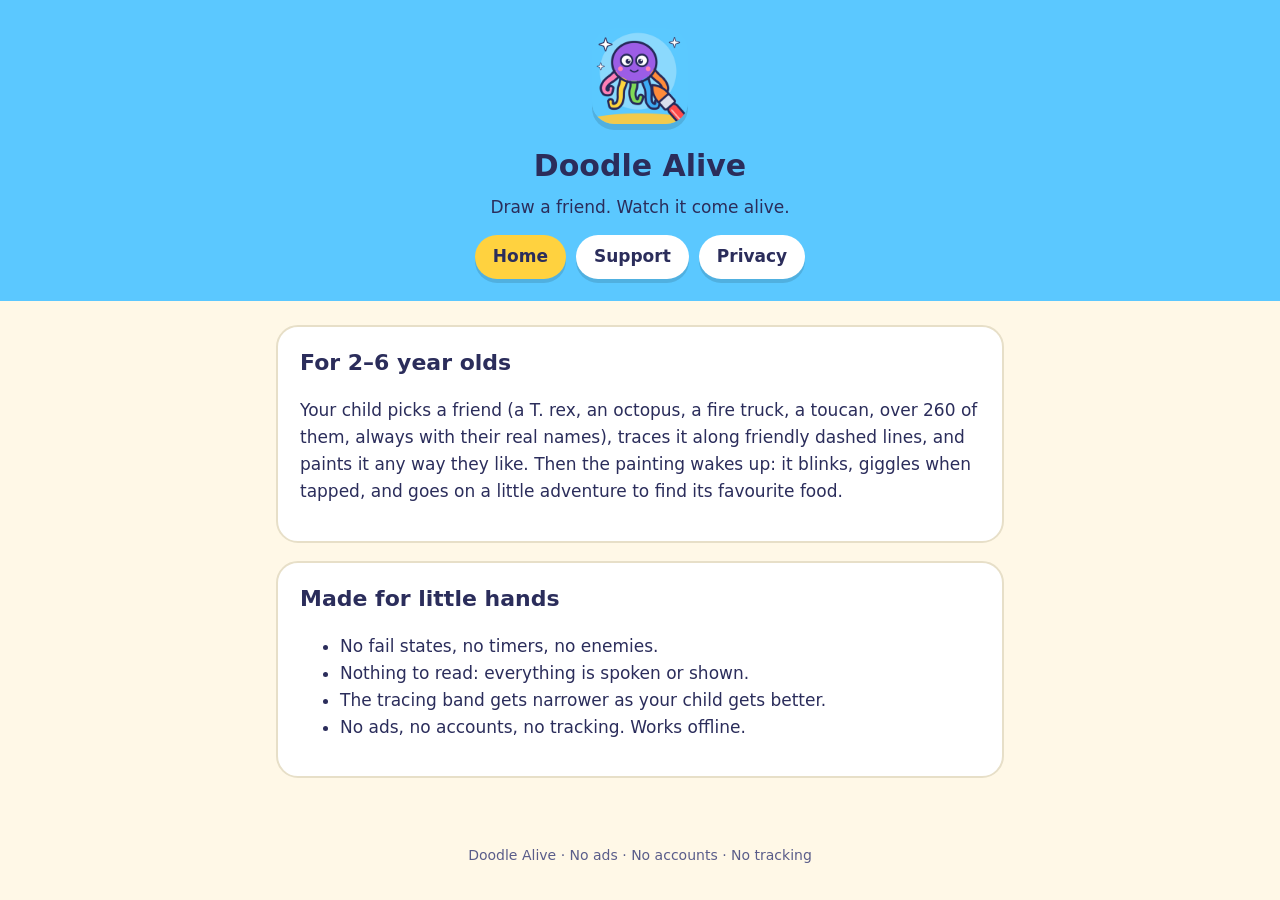
==== index.html @ 4f808632 "Doodle Alive: home, support and privacy pages Co-Authored-By: Claude Opus 5.5 <noreply@anthropic.com" ====
<!doctype html>
<html lang="en">
<head>
<meta charset="utf-8">
<meta name="viewport" content="width=device-width, initial-scale=1">
<title>Doodle Alive</title>
<meta name="description" content="A drawing game for 2–6 year olds: trace a real animal, dinosaur or vehicle, paint it, and watch it come alive.">
<link rel="icon" href="icon.png">
<link rel="stylesheet" href="style.css">
</head>
<body>
<header>
  <img src="icon.png" alt="Doodle Alive app icon">
  <h1>Doodle Alive</h1>
  <p>Draw a friend. Watch it come alive.</p>
  <nav>
    <a href="./" aria-current="page">Home</a>
    <a href="support.html">Support</a>
    <a href="privacy.html">Privacy</a>
  </nav>
</header>
<main>
  <section>
    <h2>For 2–6 year olds</h2>
    <p>Your child picks a friend (a T. rex, an octopus, a fire truck, a toucan, over 260 of
    them, always with their real names), traces it along friendly dashed lines, and paints it
    any way they like. Then the painting wakes up: it blinks, giggles when tapped, and goes
    on a little adventure to find its favourite food.</p>
  </section>
  <section>
    <h2>Made for little hands</h2>
    <ul>
      <li>No fail states, no timers, no enemies.</li>
      <li>Nothing to read: everything is spoken or shown.</li>
      <li>The tracing band gets narrower as your child gets better.</li>
      <li>No ads, no accounts, no tracking. Works offline.</li>
    </ul>
  </section>
</main>
<footer>Doodle Alive · No ads · No accounts · No tracking</footer>
</body>
</html>
---- style.css ----
:root {
  --ink: #2b2d5b;
  --ink-soft: #5a5d8a;
  --cream: #fff8e7;
  --sky: #5bc8ff;
  --sun: #ffd23f;
  --go: #7ed957;
  --card: #ffffff;
  --line: #e7dfc8;
}
@media (prefers-color-scheme: dark) {
  :root {
    --ink: #f2f0ff;
    --ink-soft: #b8bcd9;
    --cream: #1e2044;
    --card: #2b2d5b;
    --line: #3d3f72;
  }
}
* { box-sizing: border-box; }
body {
  margin: 0;
  background: var(--cream);
  color: var(--ink);
  font: 17px/1.6 "Fredoka", system-ui, -apple-system, "Segoe UI", sans-serif;
}
header {
  background: var(--sky);
  color: #2b2d5b;
  padding: 28px 16px 22px;
  text-align: center;
}
header img { width: 96px; height: 96px; border-radius: 22px; box-shadow: 0 6px 0 rgba(0,0,0,.12); }
header h1 { margin: 10px 0 0; font-size: 30px; }
header p { margin: 4px 0 0; }
nav { display: flex; gap: 10px; justify-content: center; flex-wrap: wrap; margin-top: 14px; }
nav a {
  background: #fff; color: #2b2d5b; text-decoration: none; font-weight: 600;
  padding: 8px 18px; border-radius: 999px; box-shadow: 0 4px 0 rgba(0,0,0,.12);
}
nav a[aria-current="page"] { background: var(--sun); }
main { max-width: 760px; margin: 0 auto; padding: 24px 16px 48px; }
section {
  background: var(--card); border: 2px solid var(--line); border-radius: 22px;
  padding: 18px 22px; margin: 0 0 18px;
}
h2 { margin: 0 0 6px; font-size: 22px; }
h3 { margin: 14px 0 4px; font-size: 18px; }
p, li { color: var(--ink); }
.muted { color: var(--ink-soft); font-size: 15px; }
a { color: inherit; }
table { width: 100%; border-collapse: collapse; }
td, th { text-align: left; padding: 6px 4px; border-bottom: 1px solid var(--line); }
footer { text-align: center; color: var(--ink-soft); font-size: 14px; padding: 0 16px 32px; }
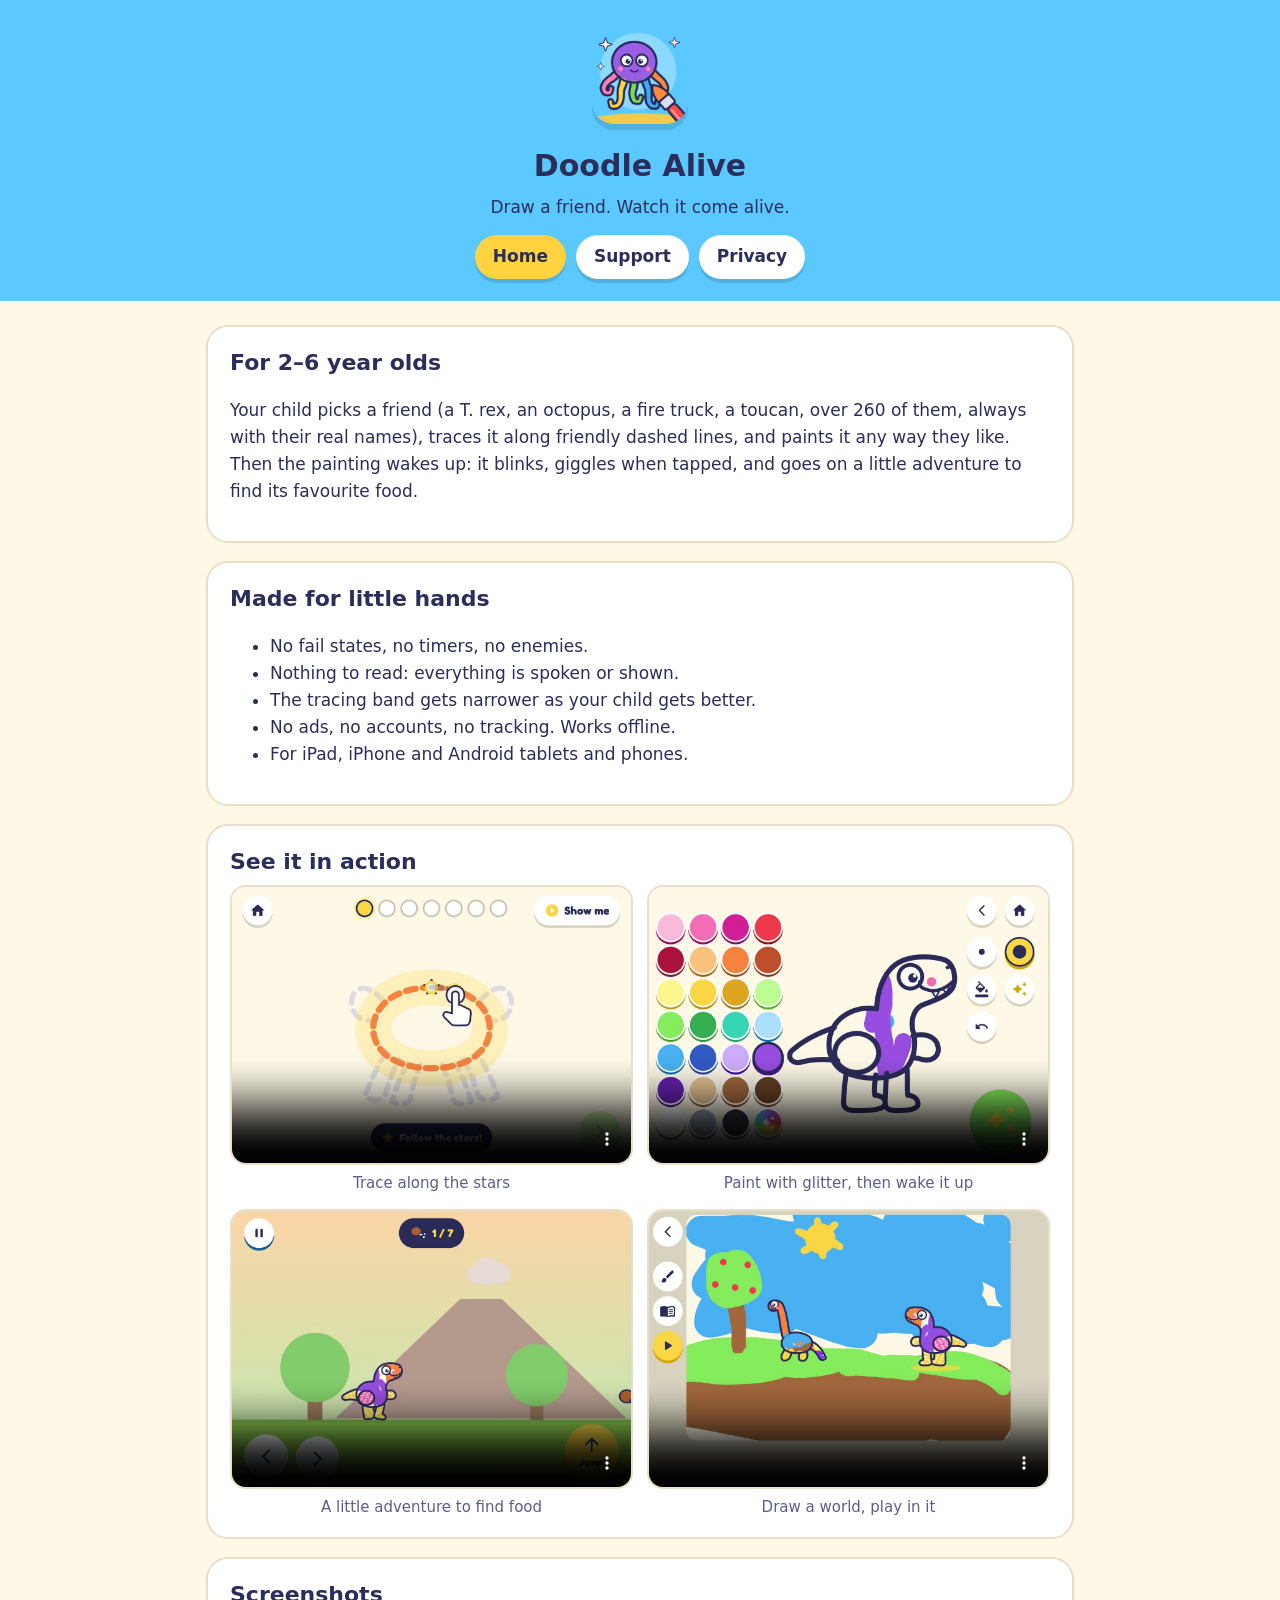
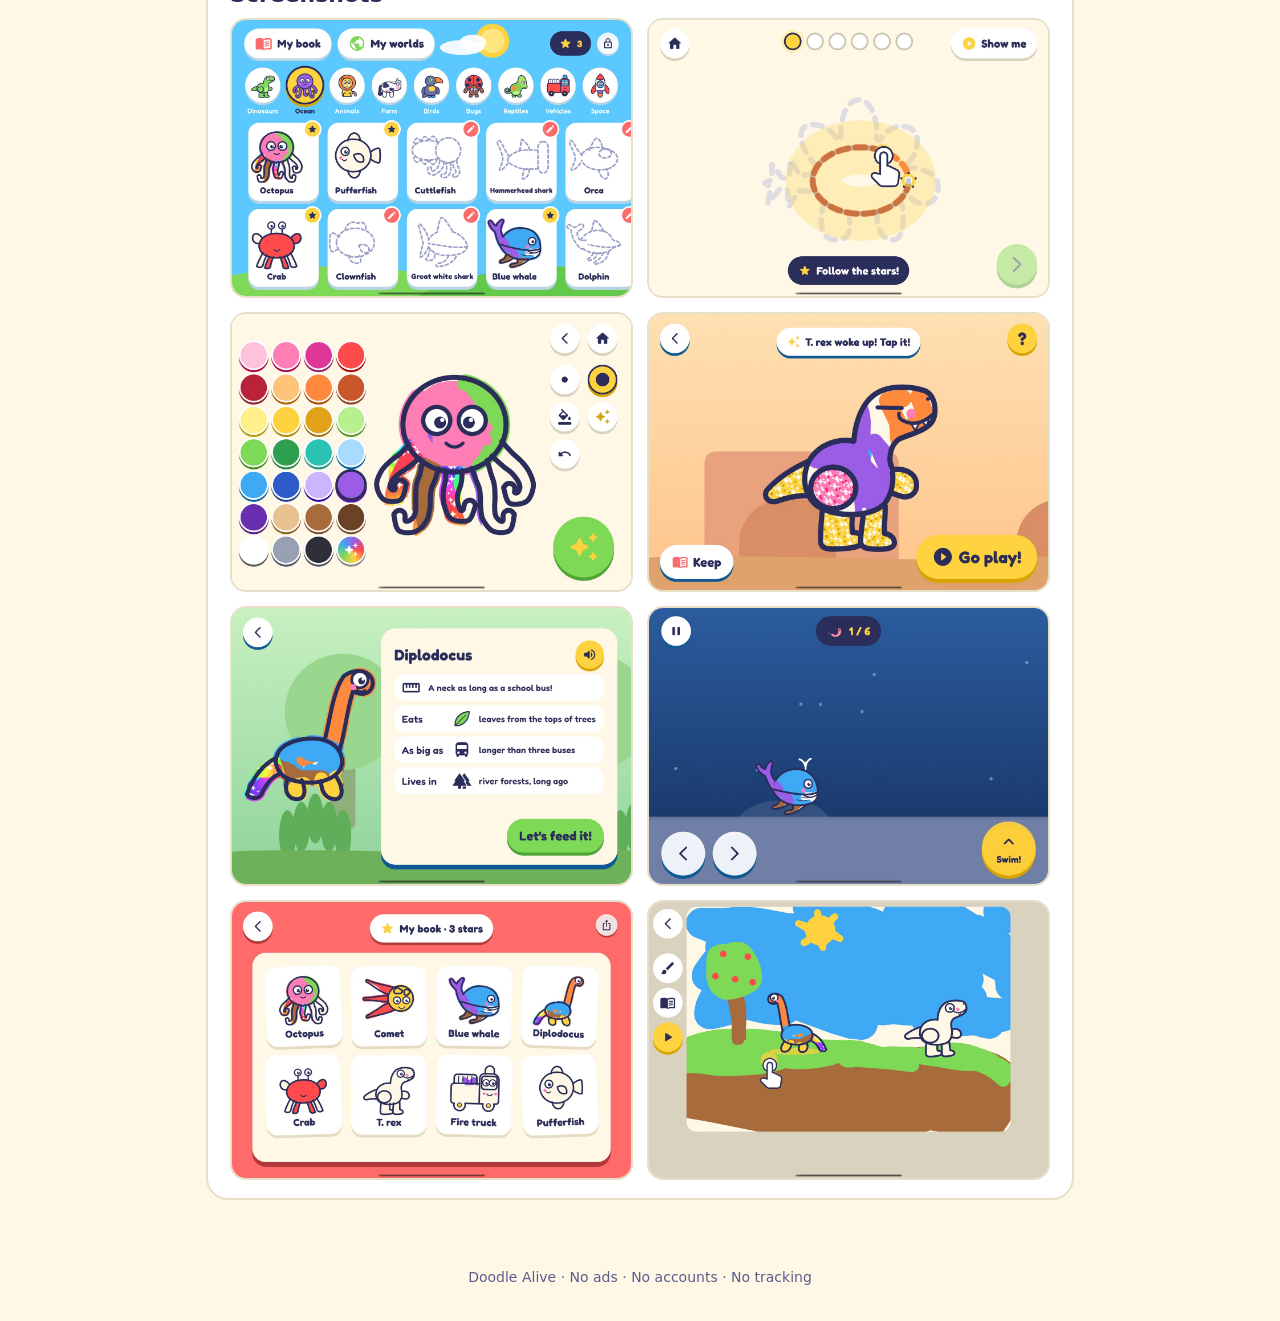
==== commit 3ab7664d: "Add videos and screenshots; Android on every page Co-Authored-By: Claude Opus 5.5 <noreply@anthropic" ====
--- a/index.html
+++ b/index.html
@@ -34,7 +34,30 @@
       <li>Nothing to read: everything is spoken or shown.</li>
       <li>The tracing band gets narrower as your child gets better.</li>
       <li>No ads, no accounts, no tracking. Works offline.</li>
+      <li>For iPad, iPhone and Android tablets and phones.</li>
     </ul>
+  </section>
+  <section>
+    <h2>See it in action</h2>
+    <div class="videos">
+      <figure><video src="media/trace.mp4" poster="media/trace-poster.jpg" controls muted loop playsinline preload="none"></video><figcaption>Trace along the stars</figcaption></figure>
+      <figure><video src="media/paint.mp4" poster="media/paint-poster.jpg" controls muted loop playsinline preload="none"></video><figcaption>Paint with glitter, then wake it up</figcaption></figure>
+      <figure><video src="media/play.mp4" poster="media/play-poster.jpg" controls muted loop playsinline preload="none"></video><figcaption>A little adventure to find food</figcaption></figure>
+      <figure><video src="media/world.mp4" poster="media/world-poster.jpg" controls muted loop playsinline preload="none"></video><figcaption>Draw a world, play in it</figcaption></figure>
+    </div>
+  </section>
+  <section>
+    <h2>Screenshots</h2>
+    <div class="shots">
+      <a href="media/home.jpg"><img src="media/home.jpg" alt="Choosing a friend: worlds of dinosaurs, ocean, animals, farm, birds, bugs, reptiles, vehicles and space" loading="lazy"></a>
+      <a href="media/trace.jpg"><img src="media/trace.jpg" alt="Tracing a crab along a dashed line, with a helping hand" loading="lazy"></a>
+      <a href="media/paint.jpg"><img src="media/paint.jpg" alt="Painting an octopus with 27 colours, glitter and a fill bucket" loading="lazy"></a>
+      <a href="media/alive_trex.jpg"><img src="media/alive_trex.jpg" alt="A glittery painted T. rex wakes up" loading="lazy"></a>
+      <a href="media/fact.jpg"><img src="media/fact.jpg" alt="Fact card: Diplodocus, a neck as long as a school bus" loading="lazy"></a>
+      <a href="media/play.jpg"><img src="media/play.jpg" alt="A blue whale swimming to collect food" loading="lazy"></a>
+      <a href="media/book.jpg"><img src="media/book.jpg" alt="The sticker book of finished friends" loading="lazy"></a>
+      <a href="media/world.jpg"><img src="media/world.jpg" alt="A drawn world with a T. rex and a Diplodocus" loading="lazy"></a>
+    </div>
   </section>
 </main>
 <footer>Doodle Alive · No ads · No accounts · No tracking</footer>
--- a/style.css
+++ b/style.css
@@ -52,3 +52,13 @@
 table { width: 100%; border-collapse: collapse; }
 td, th { text-align: left; padding: 6px 4px; border-bottom: 1px solid var(--line); }
 footer { text-align: center; color: var(--ink-soft); font-size: 14px; padding: 0 16px 32px; }
+
+.videos, .shots { display: grid; gap: 14px; grid-template-columns: repeat(2, minmax(0, 1fr)); }
+@media (max-width: 560px) { .videos, .shots { grid-template-columns: 1fr; } }
+figure { margin: 0; }
+video, .shots img {
+  width: 100%; display: block; border-radius: 16px; border: 2px solid var(--line);
+  aspect-ratio: 1180 / 820; object-fit: cover; background: #fff;
+}
+figcaption { font-size: 15px; color: var(--ink-soft); margin-top: 6px; text-align: center; }
+main { max-width: 900px; }
